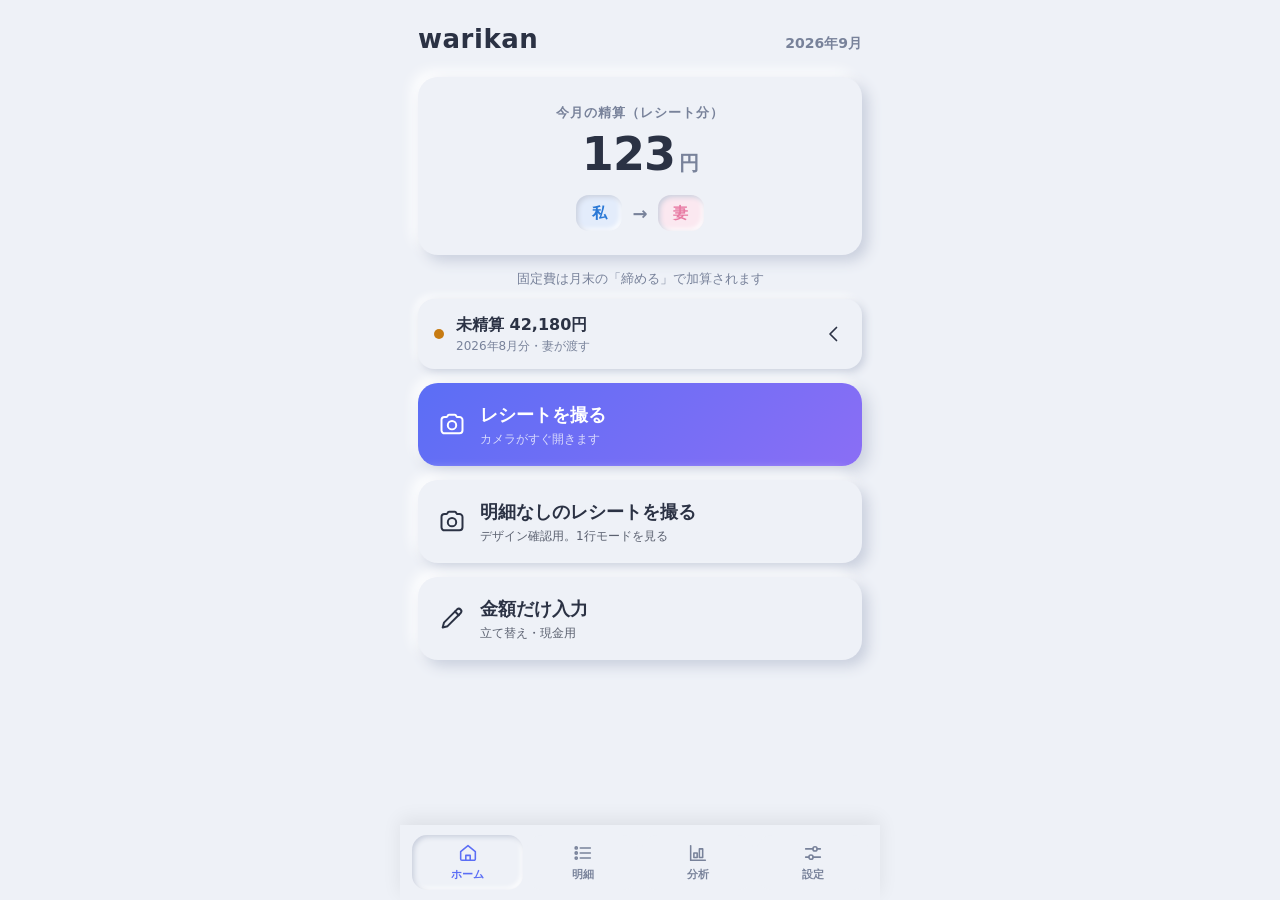
==== prototype/index.html @ 8031ee65 "feat: v2 デザインプロトタイプ（9画面・ダミーデータ） - レシート単位のカード表示とレシート詳細（写真つき） - 明細なしレシートの1行モードと「分ける」 - 固定費テンプレート＋その月の実" ====
<!DOCTYPE html>
<html lang="ja">
<head>
  <meta charset="UTF-8">
  <meta name="viewport" content="width=device-width, initial-scale=1, viewport-fit=cover">
  <meta name="color-scheme" content="light dark">
  <title>warikan v2 デザイン案</title>
  <link rel="stylesheet" href="style.css">
</head>
<body>

<svg class="sprite" aria-hidden="true">
  <symbol id="i-camera" viewBox="0 0 24 24"><path d="M3 8.6A2.6 2.6 0 0 1 5.6 6h1.5a1 1 0 0 0 .82-.43l.93-1.34A1 1 0 0 1 9.67 4h4.66a1 1 0 0 1 .82.43l.93 1.34A1 1 0 0 0 16.9 6h1.5A2.6 2.6 0 0 1 21 8.6v8.8a2.6 2.6 0 0 1-2.6 2.6H5.6A2.6 2.6 0 0 1 3 17.4z"/><circle cx="12" cy="13" r="3.6"/></symbol>
  <symbol id="i-pen" viewBox="0 0 24 24"><path d="M16.4 4.6a2.2 2.2 0 0 1 3.1 3.1L8.2 19l-4.2 1.1L5.1 16z"/><path d="M14.6 6.4 17.8 9.6"/></symbol>
  <symbol id="i-home" viewBox="0 0 24 24"><path d="M4 10.4 12 4l8 6.4v8.2A1.4 1.4 0 0 1 18.6 20H5.4A1.4 1.4 0 0 1 4 18.6z"/><path d="M9.6 20v-5.4h4.8V20"/></symbol>
  <symbol id="i-list" viewBox="0 0 24 24"><path d="M9 6.5h11M9 12h11M9 17.5h11"/><circle cx="4.6" cy="6.5" r="1.2"/><circle cx="4.6" cy="12" r="1.2"/><circle cx="4.6" cy="17.5" r="1.2"/></symbol>
  <symbol id="i-chart" viewBox="0 0 24 24"><path d="M4 20V4"/><path d="M4 20h16"/><rect x="7.5" y="12" width="3.6" height="5"/><rect x="13.5" y="7.5" width="3.6" height="9.5"/></symbol>
  <symbol id="i-cog" viewBox="0 0 24 24"><path d="M4 7.5h8M16.5 7.5H20M4 16.5h3.5M12 16.5h8"/><circle cx="14.2" cy="7.5" r="2.3"/><circle cx="9.8" cy="16.5" r="2.3"/></symbol>
  <symbol id="i-back" viewBox="0 0 24 24"><path d="M14.5 5.5 8 12l6.5 6.5"/></symbol>
  <symbol id="i-plus" viewBox="0 0 24 24"><path d="M12 5.5v13M5.5 12h13"/></symbol>
  <symbol id="i-send" viewBox="0 0 24 24"><path d="M4.5 12 20 4.6l-3.1 15.2-4.6-4.2z"/><path d="M12.3 15.6 9 19v-4.4L20 4.6"/></symbol>
  <symbol id="i-lock" viewBox="0 0 24 24"><rect x="4" y="10.2" width="16" height="9.8" rx="2.3"/><path d="M8.2 10.2V7.6a3.8 3.8 0 0 1 7.6 0v2.6"/></symbol>
  <symbol id="i-check" viewBox="0 0 24 24"><path d="M5 12.5 10 17.5 19 7"/></symbol>
  <symbol id="i-swap" viewBox="0 0 24 24"><path d="M4 8h13l-3.5-3.5M20 16H7l3.5 3.5"/></symbol>
</svg>

<!-- ① ホーム -->
<section id="v-home" class="view">
  <header class="apphead"><h1 class="logo">warikan</h1><span class="month" id="home-month"></span></header>

  <div class="hero raised">
    <p class="hero-label">今月の精算（レシート分）</p>
    <p class="hero-amount"><span id="home-amount">0</span><span class="unit">円</span></p>
    <div class="hero-flow" id="home-flow"></div>
  </div>
  <p class="hint center">固定費は月末の「締める」で加算されます</p>

  <button class="notice" id="home-unpaid" data-go="settle" hidden>
    <span class="notice-dot"></span>
    <span class="grow">未精算 <b id="unpaid-amt"></b><small id="unpaid-sub"></small></span>
    <svg class="ico"><use href="#i-back"/></svg>
  </button>

  <button class="action primary" data-go="review" data-mode="items">
    <svg class="ico"><use href="#i-camera"/></svg>
    <span class="action-txt">レシートを撮る<small>カメラがすぐ開きます</small></span>
  </button>
  <button class="action" data-go="review" data-mode="noitems">
    <svg class="ico"><use href="#i-camera"/></svg>
    <span class="action-txt">明細なしのレシートを撮る<small>デザイン確認用。1行モードを見る</small></span>
  </button>
  <button class="action" data-go="manual">
    <svg class="ico"><use href="#i-pen"/></svg>
    <span class="action-txt">金額だけ入力<small>立て替え・現金用</small></span>
  </button>
</section>

<!-- ② 確認・仕訳 -->
<section id="v-review" class="view" hidden>
  <header class="subhead"><button class="iconbtn" data-go="home"><svg class="ico"><use href="#i-back"/></svg></button><h2>確認・仕訳</h2></header>

  <div class="notice" id="noitems-banner" hidden>
    <span class="notice-dot"></span>
    <span class="grow">明細が読み取れませんでした<small>合計だけで登録します。区分を選んで送るだけです</small></span>
  </div>

  <img class="photo" id="r-photo" alt="レシートの写真">

  <div class="card">
    <div class="field-grid">
      <label class="field"><span>日付</span><input type="date" id="r-date"></label>
      <label class="field"><span>店名</span><input type="text" id="r-store"></label>
      <label class="field"><span>合計</span><input type="number" id="r-total" inputmode="numeric"></label>
      <label class="field"><span>支払った人</span><button class="pill" id="r-payer" type="button">私</button></label>
    </div>
  </div>

  <div class="card">
    <div class="track"><span class="seg common" id="sg-common"></span><span class="seg me" id="sg-me"></span><span class="seg wife" id="sg-wife"></span></div>
    <ul class="legend">
      <li><i class="dot common"></i>共通 <b id="sm-common">0円</b></li>
      <li><i class="dot me"></i>私 <b id="sm-me">0円</b></li>
      <li><i class="dot wife"></i>妻 <b id="sm-wife">0円</b></li>
    </ul>
  </div>

  <div class="bulk" id="bulk">
    <span class="bulk-label">まとめて</span>
    <button type="button" data-bulk="common">全部 共通</button>
    <button type="button" data-bulk="me">全部 私</button>
    <button type="button" data-bulk="wife">全部 妻</button>
  </div>

  <p class="hint">区分をタップ：共通 → 私 → 妻。費目もタップで変わります</p>
  <ul id="r-rows" class="rows"></ul>
  <button class="ghost" id="add-row"><svg class="ico"><use href="#i-plus"/></svg><span id="add-row-txt">行を追加</span></button>

  <div class="actionbar"><button class="submit" data-go="home" id="r-send"><svg class="ico"><use href="#i-send"/></svg>送る</button></div>
</section>

<!-- ②' 金額だけ入力 -->
<section id="v-manual" class="view" hidden>
  <header class="subhead"><button class="iconbtn" data-go="home"><svg class="ico"><use href="#i-back"/></svg></button><h2>金額だけ入力</h2></header>
  <div class="card">
    <label class="field"><span>金額</span><input type="number" inputmode="numeric" placeholder="0" value="1200"></label>
    <label class="field"><span>メモ</span><input type="text" placeholder="例：ランチ立て替え"></label>
    <label class="field"><span>日付</span><input type="date" id="m-date"></label>
    <div class="field-grid">
      <label class="field"><span>費目</span><select id="m-cat"></select></label>
      <label class="field"><span>区分</span><button class="pill" id="m-share" type="button">共通</button></label>
    </div>
    <label class="field"><span>支払った人</span><button class="pill" id="m-payer" type="button">私</button></label>
  </div>
  <div class="actionbar"><button class="submit" data-go="home"><svg class="ico"><use href="#i-send"/></svg>送る</button></div>
</section>

<!-- ③ 明細（レシート単位） -->
<section id="v-list" class="view" hidden>
  <header class="apphead"><h1 class="logo">明細</h1></header>
  <div class="monthnav">
    <button type="button" id="prev-m"><svg class="ico"><use href="#i-back"/></svg></button>
    <span id="list-month"></span>
    <button type="button" id="next-m"><svg class="ico flip"><use href="#i-back"/></svg></button>
  </div>
  <div class="card">
    <div class="track"><span class="seg common" id="lg-common"></span><span class="seg me" id="lg-me"></span><span class="seg wife" id="lg-wife"></span></div>
    <ul class="legend">
      <li><i class="dot common"></i>共通 <b id="lm-common">0円</b></li>
      <li><i class="dot me"></i>私 <b id="lm-me">0円</b></li>
      <li><i class="dot wife"></i>妻 <b id="lm-wife">0円</b></li>
    </ul>
  </div>
  <p class="hint">レシートをタップすると写真と品目が開きます</p>
  <div id="list-cards"></div>
  <button class="action" data-go="close">
    <svg class="ico"><use href="#i-lock"/></svg>
    <span class="action-txt">この月を締める<small>固定費を足して精算額を確定</small></span>
  </button>
</section>

<!-- ④ レシート詳細 -->
<section id="v-detail" class="view" hidden>
  <header class="subhead"><button class="iconbtn" data-go="list"><svg class="ico"><use href="#i-back"/></svg></button><h2 id="d-title">レシート</h2></header>
  <div id="d-photo"></div>
  <div class="card">
    <table class="calc"><tbody id="d-head"></tbody></table>
  </div>
  <p class="hint">区分と費目はここでも直せます</p>
  <ul id="d-rows" class="rows"></ul>
  <button class="danger" data-go="list">このレシートを削除</button>
</section>

<!-- ⑤ 月末締め -->
<section id="v-close" class="view" hidden>
  <header class="subhead"><button class="iconbtn" data-go="list"><svg class="ico"><use href="#i-back"/></svg></button><h2>月末締め</h2></header>

  <div class="card">
    <p class="field-title">今月の固定費を入れる</p>
    <p class="hint" style="margin-top:-4px">毎月変わるものは空欄です。埋めないと締められません</p>
    <div id="fx-list"></div>
    <button class="ghost" id="fx-add"><svg class="ico"><use href="#i-plus"/></svg>今月だけの項目を足す</button>
  </div>

  <div class="hero raised">
    <p class="hero-label" id="c-month"></p>
    <p class="hero-amount"><span id="c-amount">0</span><span class="unit">円</span></p>
    <div class="hero-flow" id="c-flow"></div>
  </div>

  <div class="card">
    <p class="field-title">何を合計したか</p>
    <table class="calc"><tbody id="c-parts"></tbody></table>
  </div>
  <div class="card">
    <p class="field-title">計算の内訳</p>
    <table class="calc" id="c-table"></table>
    <p class="hint" id="c-note"></p>
  </div>

  <div class="actionbar"><button class="submit" id="c-do"><svg class="ico"><use href="#i-lock"/></svg>この月を締める</button></div>
</section>

<!-- ⑥ 分析 -->
<section id="v-stats" class="view" hidden>
  <header class="apphead"><h1 class="logo">分析</h1><span class="month" id="stats-month"></span></header>

  <div class="card">
    <p class="field-title">費目別の支出（今月）</p>
    <div class="chart" id="cat-chart"></div>
  </div>

  <div class="card">
    <p class="field-title">誰のものか</p>
    <div class="track"><span class="seg common" id="tg-common"></span><span class="seg me" id="tg-me"></span><span class="seg wife" id="tg-wife"></span></div>
    <ul class="legend">
      <li><i class="dot common"></i>共通 <b id="tm-common">0円</b></li>
      <li><i class="dot me"></i>私 <b id="tm-me">0円</b></li>
      <li><i class="dot wife"></i>妻 <b id="tm-wife">0円</b></li>
    </ul>
  </div>

  <div class="card">
    <p class="field-title">先月との比較</p>
    <div id="compare"></div>
  </div>
</section>

<!-- ⑦ 精算の記録 -->
<section id="v-settle" class="view" hidden>
  <header class="subhead"><button class="iconbtn" data-go="home"><svg class="ico"><use href="#i-back"/></svg></button><h2>精算の記録</h2></header>

  <div class="hero raised">
    <p class="hero-label">未精算</p>
    <p class="hero-amount"><span id="s-amount">0</span><span class="unit">円</span></p>
    <div class="hero-flow" id="s-flow"></div>
  </div>

  <div class="card">
    <p class="field-title">渡した／受け取ったを記録する</p>
    <div class="field-grid">
      <label class="field"><span>日付</span><input type="date" id="s-date"></label>
      <label class="field"><span>金額</span><input type="number" id="s-amt" inputmode="numeric"></label>
      <label class="field"><span>向き</span><button class="pill" id="s-dir" type="button">妻 → 私</button></label>
      <label class="field"><span>方法</span><select id="s-method"><option>振込</option><option>現金</option><option>PayPay</option><option>その他</option></select></label>
    </div>
    <label class="field"><span>メモ</span><input type="text" id="s-memo" placeholder="例：9月分"></label>
    <button class="submit" id="s-save" style="min-height:52px;font-size:17px"><svg class="ico"><use href="#i-check"/></svg>記録する</button>
  </div>

  <div class="card">
    <p class="field-title">これまでの精算</p>
    <div id="s-hist"></div>
  </div>
</section>

<!-- ⑧ 設定 -->
<section id="v-settings" class="view" hidden>
  <header class="apphead"><h1 class="logo">設定</h1></header>

  <div class="card">
    <p class="field-title">このスマホの持ち主</p>
    <div class="segmented">
      <label><input type="radio" name="owner" value="me" checked><span>私</span></label>
      <label><input type="radio" name="owner" value="wife"><span>妻</span></label>
    </div>
  </div>

  <div class="card">
    <p class="field-title">つなぎ先</p>
    <label class="field"><span>GAS の Web App URL</span><input type="text" placeholder="https://script.google.com/…"></label>
    <label class="field"><span>合言葉</span><input type="text" placeholder="2人で決めた合言葉"></label>
    <p class="hint">この2つはこの端末の中だけに保存されます。リポジトリには入りません</p>
  </div>

  <div class="card">
    <p class="field-title">固定費テンプレート</p>
    <p class="hint" style="margin-top:-4px">1回登録すれば毎月の締めで呼び出されます</p>
    <div id="tpl-list"></div>
    <button class="ghost" id="tpl-add"><svg class="ico"><use href="#i-plus"/></svg>固定費を追加</button>
  </div>

  <div class="card">
    <p class="field-title">レシート写真</p>
    <label class="field"><span>保存期間</span><select id="keep"><option>2か月（62日）</option><option>6か月</option><option>1年</option><option>ずっと残す</option></select></label>
    <p class="hint">Google ドライブに保存します。期間を過ぎた写真は自動で消えます。文字のデータは残ります</p>
  </div>

  <button class="danger">端末内のデータを全部消す</button>
</section>

<nav class="tabbar" id="tabbar">
  <button data-go="home" data-tab="home"><svg class="ico"><use href="#i-home"/></svg><span>ホーム</span></button>
  <button data-go="list" data-tab="list"><svg class="ico"><use href="#i-list"/></svg><span>明細</span></button>
  <button data-go="stats" data-tab="stats"><svg class="ico"><use href="#i-chart"/></svg><span>分析</span></button>
  <button data-go="settings" data-tab="settings"><svg class="ico"><use href="#i-cog"/></svg><span>設定</span></button>
</nav>

<div id="toast" hidden></div>
<script src="app.js"></script>
</body>
</html>
---- prototype/style.css ----
/* warikan v2 デザインプロトタイプ / ニューモフィズム（やわらかい凹凸）スマホ前提 */

:root {
  --bg: #eef1f7;
  --sd: #c9cfdd;
  --sl: #ffffff;
  --text: #2b3244;
  --muted: #78829a;
  --line: rgba(43,50,68,.12);
  --accent: #5b6ef5;
  --accent2: #8a6ef5;
  --accent-ink: #ffffff;
  --danger: #e0526a;
  --warn: #c77b12;
  --ok: #1a9f6b;

  /* 区分の色。dataviz の検証を通した組み合わせ（積み上げ順 共通→私→妻） */
  --common: #1baf7a;
  --me: #2a78d6;
  --wife: #e87ba4;
  --tint-common: #e4f5ee;
  --tint-me: #e3ecfb;
  --tint-wife: #fbe8f0;
  /* 費目グラフは1系列なので単色 */
  --chart-1: #eb6834;

  --radius: 20px;
  --sh-up: 6px 6px 14px var(--sd), -6px -6px 14px var(--sl);
  --sh-up-sm: 3px 3px 8px var(--sd), -3px -3px 8px var(--sl);
  --sh-in: inset 4px 4px 9px var(--sd), inset -4px -4px 9px var(--sl);
  --sh-in-sm: inset 2px 2px 5px var(--sd), inset -2px -2px 5px var(--sl);
}

@media (prefers-color-scheme: dark) {
  :root:not([data-theme="light"]) {
    --bg: #23262f; --sd: #1a1c23; --sl: #2c303b;
    --text: #e7eaf2; --muted: #9aa3b8; --line: rgba(231,234,242,.14);
    --accent: #7b8cff; --accent2: #a27bff; --accent-ink: #12141a;
    --danger: #ff7b8f; --warn: #e8a13c; --ok: #48d39a;
    --common: #199e70; --me: #3987e5; --wife: #d55181;
    --tint-common: #1e2c28; --tint-me: #1e2733; --tint-wife: #2e2129;
    --chart-1: #d95926;
  }
}
:root[data-theme="dark"] {
  --bg: #23262f; --sd: #1a1c23; --sl: #2c303b;
  --text: #e7eaf2; --muted: #9aa3b8; --line: rgba(231,234,242,.14);
  --accent: #7b8cff; --accent2: #a27bff; --accent-ink: #12141a;
  --danger: #ff7b8f; --warn: #e8a13c; --ok: #48d39a;
  --common: #199e70; --me: #3987e5; --wife: #d55181;
  --tint-common: #1e2c28; --tint-me: #1e2733; --tint-wife: #2e2129;
  --chart-1: #d95926;
}

* { box-sizing: border-box; -webkit-tap-highlight-color: transparent; }

body {
  margin: 0 auto; padding: 20px 18px calc(96px + env(safe-area-inset-bottom));
  max-width: 480px; background: var(--bg); color: var(--text);
  font-family: -apple-system, BlinkMacSystemFont, "Hiragino Sans", "Noto Sans JP", system-ui, sans-serif;
  font-size: 16px; line-height: 1.5; font-variant-numeric: tabular-nums;
  -webkit-font-smoothing: antialiased;
}

.sprite { display: none; }
.ico { width: 24px; height: 24px; flex: none; fill: none; stroke: currentColor; stroke-width: 1.7; stroke-linecap: round; stroke-linejoin: round; }
.ico.flip { transform: rotate(180deg); }

/* 見出し */
.apphead { display: flex; align-items: baseline; justify-content: space-between; margin-bottom: 18px; }
.logo { margin: 0; font-size: 26px; font-weight: 800; letter-spacing: .02em; }
.month { color: var(--muted); font-size: 14px; font-weight: 600; }
.subhead { display: flex; align-items: center; gap: 12px; margin-bottom: 16px; }
.subhead h2 { margin: 0; font-size: 19px; font-weight: 700; }

/* 共通パーツ */
.raised { background: var(--bg); box-shadow: var(--sh-up); border-radius: var(--radius); }
.card { background: var(--bg); box-shadow: var(--sh-up); border-radius: var(--radius); padding: 16px; margin-bottom: 14px; }
.hint { color: var(--muted); font-size: 13px; margin: 10px 2px; }
.hint.center { text-align: center; }
.field-title { margin: 0 0 10px; font-size: 14px; font-weight: 700; color: var(--muted); }

button, .action { font: inherit; color: var(--text); cursor: pointer; border: 0; background: var(--bg); text-align: left; }
button:active, .action:active { transform: scale(.985); }
button, .action, .pill, input, select { transition: box-shadow .18s ease, transform .1s ease; }
button:focus { outline: none; }
button:focus-visible, input:focus-visible { outline: 2px solid var(--accent); outline-offset: 2px; }

.iconbtn { width: 46px; height: 46px; display: grid; place-items: center; border-radius: 15px; box-shadow: var(--sh-up-sm); }
.iconbtn:active { box-shadow: var(--sh-in-sm); }

/* ホームの精算カード */
.hero { padding: 26px 20px 22px; text-align: center; margin-bottom: 14px; }
.hero-label { margin: 0; font-size: 13px; font-weight: 700; color: var(--muted); letter-spacing: .08em; }
.hero-amount { margin: 6px 0 14px; font-size: 46px; font-weight: 800; line-height: 1.1; letter-spacing: -.02em; }
.hero-amount .unit { font-size: 20px; font-weight: 700; margin-left: 4px; color: var(--muted); }
.hero-flow { display: flex; align-items: center; justify-content: center; gap: 10px; min-height: 40px; }
.who { min-width: 46px; padding: 7px 14px; border-radius: 13px; font-weight: 700; font-size: 15px; box-shadow: var(--sh-in-sm); }
.who.me { color: var(--me); background: var(--tint-me); }
.who.wife { color: var(--wife); background: var(--tint-wife); }
.arrow { color: var(--muted); font-size: 18px; font-weight: 700; }
.flow-none { color: var(--muted); font-size: 15px; font-weight: 600; }

/* 通知バナー */
.notice { display: flex; align-items: center; gap: 12px; width: 100%; padding: 14px 16px; margin-bottom: 14px; border-radius: 16px; box-shadow: var(--sh-up-sm); font-weight: 600; }
.notice small { display: block; font-weight: 500; font-size: 12px; color: var(--muted); }
.notice .grow { flex: 1; }
.notice-dot { width: 10px; height: 10px; border-radius: 50%; background: var(--warn); flex: none; }
.notice.done { color: var(--ok); }
.notice.done span { font-weight: 700; font-size: 14px; }

/* 大きな操作ボタン */
.action { display: flex; align-items: center; gap: 14px; width: 100%; padding: 18px 20px; margin-bottom: 14px; border-radius: var(--radius); box-shadow: var(--sh-up); font-size: 18px; font-weight: 700; }
.action:active { box-shadow: var(--sh-in); }
.action .ico { width: 28px; height: 28px; }
.action-txt small { display: block; font-size: 12px; font-weight: 500; opacity: .75; margin-top: 2px; }
.action.primary { background: linear-gradient(135deg, var(--accent), var(--accent2)); color: var(--accent-ink); box-shadow: 6px 6px 16px var(--sd), -5px -5px 12px var(--sl); }
.action.primary:active { box-shadow: inset 3px 3px 9px rgba(0,0,0,.28); }

/* 入力 */
.field-grid { display: grid; grid-template-columns: 1fr 1fr; gap: 12px; }
.field { display: block; margin: 0 0 12px; }
.field > span { display: block; font-size: 12px; font-weight: 700; color: var(--muted); margin-bottom: 6px; }
input[type="text"], input[type="number"], input[type="date"], select {
  width: 100%; min-height: 46px; padding: 10px 14px; font: inherit; color: var(--text);
  background: var(--bg); border: 0; border-radius: 14px; box-shadow: var(--sh-in-sm);
}
input:focus, select:focus { outline: none; box-shadow: var(--sh-in-sm), 0 0 0 2px var(--accent); }
input::placeholder { color: var(--muted); opacity: .7; }
.pill { width: 100%; min-height: 46px; border-radius: 14px; font-weight: 700; text-align: center; box-shadow: var(--sh-up-sm); }
.pill:active { box-shadow: var(--sh-in-sm); }

/* 月の切替 */
.monthnav { display: flex; align-items: center; justify-content: space-between; gap: 10px; margin-bottom: 12px; }
.monthnav span { font-size: 17px; font-weight: 700; }
.monthnav button { width: 46px; height: 46px; display: grid; place-items: center; border-radius: 15px; box-shadow: var(--sh-up-sm); }
.monthnav button:active { box-shadow: var(--sh-in-sm); }
.monthnav button:disabled { opacity: .35; box-shadow: none; }

/* ===== レシートカード（指摘1） ===== */
.rcard { display: grid; grid-template-columns: 56px 1fr; gap: 12px; width: 100%; padding: 12px; margin-bottom: 12px; border-radius: 18px; box-shadow: var(--sh-up-sm); }
.rcard .thumb { width: 56px; height: 56px; border-radius: 12px; object-fit: cover; box-shadow: var(--sh-in-sm); }
.rcard .nophoto { width: 56px; height: 56px; border-radius: 12px; display: grid; place-items: center; color: var(--muted); box-shadow: var(--sh-in-sm); font-size: 11px; text-align: center; line-height: 1.2; }
.rcard .top { display: flex; align-items: baseline; justify-content: space-between; gap: 8px; }
.rcard .store { font-weight: 700; font-size: 15px; overflow: hidden; text-overflow: ellipsis; white-space: nowrap; }
.rcard .total { font-weight: 800; font-size: 16px; flex: none; }
.rcard .meta { font-size: 12px; color: var(--muted); margin: 2px 0 8px; }

/* 区分の帯（積み上げ順 共通→私→妻） */
.track { display: flex; height: 10px; border-radius: 99px; overflow: hidden; background: var(--bg); box-shadow: var(--sh-in-sm); }
.seg { min-width: 0; }
.seg.common { background: var(--common); }
.seg.me { background: var(--me); }
.seg.wife { background: var(--wife); }
.seg + .seg { border-left: 2px solid var(--bg); }   /* 2px の隙間で境界を出す */
.legend { display: flex; flex-wrap: wrap; gap: 4px 12px; list-style: none; padding: 0; margin: 8px 0 0; font-size: 12px; color: var(--muted); }
.legend li { display: flex; align-items: center; gap: 5px; }
.legend b { color: var(--text); font-size: 12px; }
.dot { width: 9px; height: 9px; border-radius: 50%; flex: none; }
.dot.common { background: var(--common); }
.dot.me { background: var(--me); }
.dot.wife { background: var(--wife); }

/* 一括切替 */
.bulk { display: flex; align-items: center; gap: 8px; margin-bottom: 4px; }
.bulk-label { font-size: 12px; font-weight: 700; color: var(--muted); flex: none; }
.bulk button { flex: 1; min-height: 44px; border-radius: 13px; font-size: 13px; font-weight: 700; text-align: center; box-shadow: var(--sh-up-sm); }
.bulk button:active { box-shadow: var(--sh-in-sm); }
.bulk button[data-bulk="me"] { color: var(--me); }
.bulk button[data-bulk="wife"] { color: var(--wife); }

/* 明細の行 */
.rows { list-style: none; padding: 0; margin: 0; }
.row { padding: 10px 12px; margin-bottom: 10px; border-radius: 16px; background: var(--tint-common); box-shadow: var(--sh-up-sm); border-left: 4px solid var(--common); display: grid; gap: 8px; }
.row.me { background: var(--tint-me); border-left-color: var(--me); }
.row.wife { background: var(--tint-wife); border-left-color: var(--wife); }
.row.adjust { opacity: .72; }
.row .ctrl { display: flex; align-items: center; gap: 8px; }
.row .name { width: 100%; min-height: 40px; padding: 6px 10px; border-radius: 11px; background: transparent; box-shadow: none; font-size: 15px; }
.row .name:focus { background: var(--bg); box-shadow: var(--sh-in-sm); }
.row .amt { flex: 1; min-width: 0; min-height: 40px; padding: 6px 10px; border-radius: 11px; background: transparent; box-shadow: none; text-align: right; font-weight: 700; font-size: 15px; }
.row .amt:focus { background: var(--bg); box-shadow: var(--sh-in-sm); }
.row .cur { font-size: 13px; font-weight: 700; color: var(--muted); flex: none; }
.row .cat { flex: none; width: 76px; min-height: 44px; border-radius: 12px; font-size: 12px; font-weight: 700; text-align: center; color: var(--muted); background: var(--bg); box-shadow: var(--sh-up-sm); padding: 0 4px; }
.row .share { flex: none; width: 76px; min-height: 44px; border-radius: 12px; font-size: 13px; font-weight: 800; display: flex; align-items: center; justify-content: center; gap: 4px; background: var(--bg); box-shadow: var(--sh-up-sm); }
.row .share:active, .row .cat:active { box-shadow: var(--sh-in-sm); }
.row.common .share { color: var(--common); }
.row.me .share { color: var(--me); }
.row.wife .share { color: var(--wife); }
.row .rule { font-size: 11px; }
.row .del { width: 44px; height: 44px; flex: none; border-radius: 50%; display: grid; place-items: center; font-size: 19px; color: var(--muted); background: transparent; }
.row .del:active { box-shadow: var(--sh-in-sm); }
.row .static { font-weight: 600; font-size: 15px; }
.row .meta { font-size: 12px; color: var(--muted); }

.ghost { display: flex; align-items: center; justify-content: center; gap: 8px; width: 100%; min-height: 48px; border-radius: 15px; color: var(--muted); font-weight: 700; font-size: 14px; box-shadow: var(--sh-in-sm); margin-top: 4px; }
.ghost:active { box-shadow: var(--sh-up-sm); }

/* 送信バー */
.actionbar { position: sticky; bottom: 0; z-index: 5; margin: 18px -18px 0; padding: 14px 18px calc(14px + env(safe-area-inset-bottom)); background: linear-gradient(to top, var(--bg) 62%, transparent); }
.submit { display: flex; align-items: center; justify-content: center; gap: 10px; width: 100%; min-height: 60px; border-radius: 18px; font-size: 19px; font-weight: 800; background: linear-gradient(135deg, var(--accent), var(--accent2)); color: var(--accent-ink); box-shadow: 0 8px 20px rgba(91,110,245,.35); }
.submit:disabled { background: var(--bg); color: var(--muted); box-shadow: var(--sh-in-sm); }
.submit:active:not(:disabled) { box-shadow: inset 3px 3px 9px rgba(0,0,0,.28); }

/* レシート詳細 */
.photo { width: 100%; border-radius: var(--radius); box-shadow: var(--sh-up-sm); margin-bottom: 14px; }
.photo-none { padding: 26px 16px; text-align: center; color: var(--muted); font-size: 13px; border-radius: var(--radius); box-shadow: var(--sh-in-sm); margin-bottom: 14px; }

/* 計算表 */
.calc { width: 100%; border-collapse: collapse; font-size: 14px; }
.calc th, .calc td { padding: 9px 2px; text-align: right; border-bottom: 1px solid var(--line); }
.calc th { font-size: 12px; color: var(--muted); font-weight: 700; }
.calc th:first-child, .calc td:first-child { text-align: left; color: var(--muted); font-weight: 600; }
.calc tr:last-child th, .calc tr:last-child td { border-bottom: 0; }
.calc .total td { font-weight: 800; color: var(--text); }
.calc .pay { color: var(--danger); font-weight: 700; }
.calc .get { color: var(--me); font-weight: 700; }

/* ===== グラフ ===== */
.chart { margin: 4px 0 0; }
.bar-row { display: grid; grid-template-columns: 76px 1fr auto; gap: 10px; align-items: center; margin-bottom: 10px; font-size: 13px; }
.bar-row .cat-name { color: var(--muted); font-weight: 600; overflow: hidden; text-overflow: ellipsis; white-space: nowrap; }
.bar-track { display: block; height: 18px; }
.bar-fill { display: block; height: 18px; background: var(--chart-1); border-radius: 0 4px 4px 0; min-width: 3px; }
.bar-row .val { font-weight: 700; font-variant-numeric: tabular-nums; }
.compare { display: flex; align-items: baseline; justify-content: space-between; gap: 8px; padding: 10px 0; border-bottom: 1px solid var(--line); font-size: 14px; }
.compare:last-child { border-bottom: 0; }
.compare .k { color: var(--muted); font-weight: 600; }
.compare .v { font-weight: 800; font-size: 17px; }
.delta { font-size: 13px; font-weight: 700; }
.delta.up { color: var(--danger); }
.delta.down { color: var(--ok); }

/* 固定費の月入力 */
.fx { display: grid; grid-template-columns: 1fr 108px; gap: 10px; align-items: center; padding: 10px 0; border-bottom: 1px solid var(--line); }
.fx:last-of-type { border-bottom: 0; }
.fx .nm { font-weight: 600; font-size: 15px; }
.fx .sub { font-size: 12px; color: var(--muted); }
.fx input { min-height: 44px; text-align: right; font-weight: 700; }
.fx.need input { box-shadow: var(--sh-in-sm), 0 0 0 2px var(--danger); }
.fx.need .sub { color: var(--danger); font-weight: 700; }

/* 精算の記録 */
.hist { display: grid; grid-template-columns: 1fr auto 44px; gap: 8px; align-items: center; padding: 12px 0; border-bottom: 1px solid var(--line); }
.hist:last-child { border-bottom: 0; }
.hist .k { font-weight: 600; font-size: 14px; }
.hist .sub { font-size: 12px; color: var(--muted); }
.hist .v { font-weight: 800; }
.hist .del { width: 44px; height: 44px; border-radius: 50%; display: grid; place-items: center; color: var(--muted); font-size: 18px; background: transparent; }

/* 設定 */
.segmented { display: grid; grid-template-columns: 1fr 1fr; gap: 10px; }
.segmented label { position: relative; }
.segmented input { position: absolute; opacity: 0; pointer-events: none; }
.segmented span { display: grid; place-items: center; min-height: 52px; border-radius: 15px; font-weight: 700; box-shadow: var(--sh-up-sm); }
.segmented input:checked + span { box-shadow: var(--sh-in-sm); color: var(--accent); }
.tpl { display: grid; grid-template-columns: 1fr auto; gap: 8px; align-items: center; padding: 11px 0; border-bottom: 1px solid var(--line); }
.tpl:last-of-type { border-bottom: 0; }
.tpl .nm { font-weight: 600; font-size: 15px; }
.tpl .sub { font-size: 12px; color: var(--muted); }
.tag { font-size: 11px; font-weight: 700; padding: 3px 8px; border-radius: 99px; box-shadow: var(--sh-in-sm); color: var(--muted); }
.danger { width: 100%; min-height: 50px; border-radius: 15px; color: var(--danger); font-weight: 700; text-align: center; box-shadow: var(--sh-up-sm); margin-top: 8px; }

/* タブバー */
.tabbar {
  position: fixed; left: 50%; transform: translateX(-50%); bottom: 0; z-index: 10;
  width: 100%; max-width: 480px; display: grid; grid-template-columns: repeat(4, 1fr); gap: 4px;
  padding: 10px 12px calc(10px + env(safe-area-inset-bottom));
  background: var(--bg); box-shadow: 0 -6px 18px rgba(0,0,0,.07);
}
.tabbar button { display: flex; flex-direction: column; align-items: center; gap: 3px; min-height: 54px; padding: 7px 0; border-radius: 15px; font-size: 11px; font-weight: 700; color: var(--muted); }
.tabbar button.is-active { color: var(--accent); box-shadow: var(--sh-in-sm); }
.tabbar .ico { width: 22px; height: 22px; }

#toast { position: fixed; left: 50%; transform: translateX(-50%); bottom: calc(100px + env(safe-area-inset-bottom)); z-index: 20; width: min(440px, calc(100% - 36px)); padding: 15px 18px; border-radius: 16px; background: linear-gradient(135deg, var(--accent), var(--accent2)); color: var(--accent-ink); font-size: 16px; font-weight: 700; text-align: center; box-shadow: 0 10px 26px rgba(0,0,0,.22); }

.view { animation: viewIn .26s ease both; }
@keyframes viewIn { from { opacity: 0; transform: translateY(8px); } }
[hidden] { display: none !important; }
@media (prefers-reduced-motion: reduce) { *, .view { animation: none !important; transition: none !important; } }
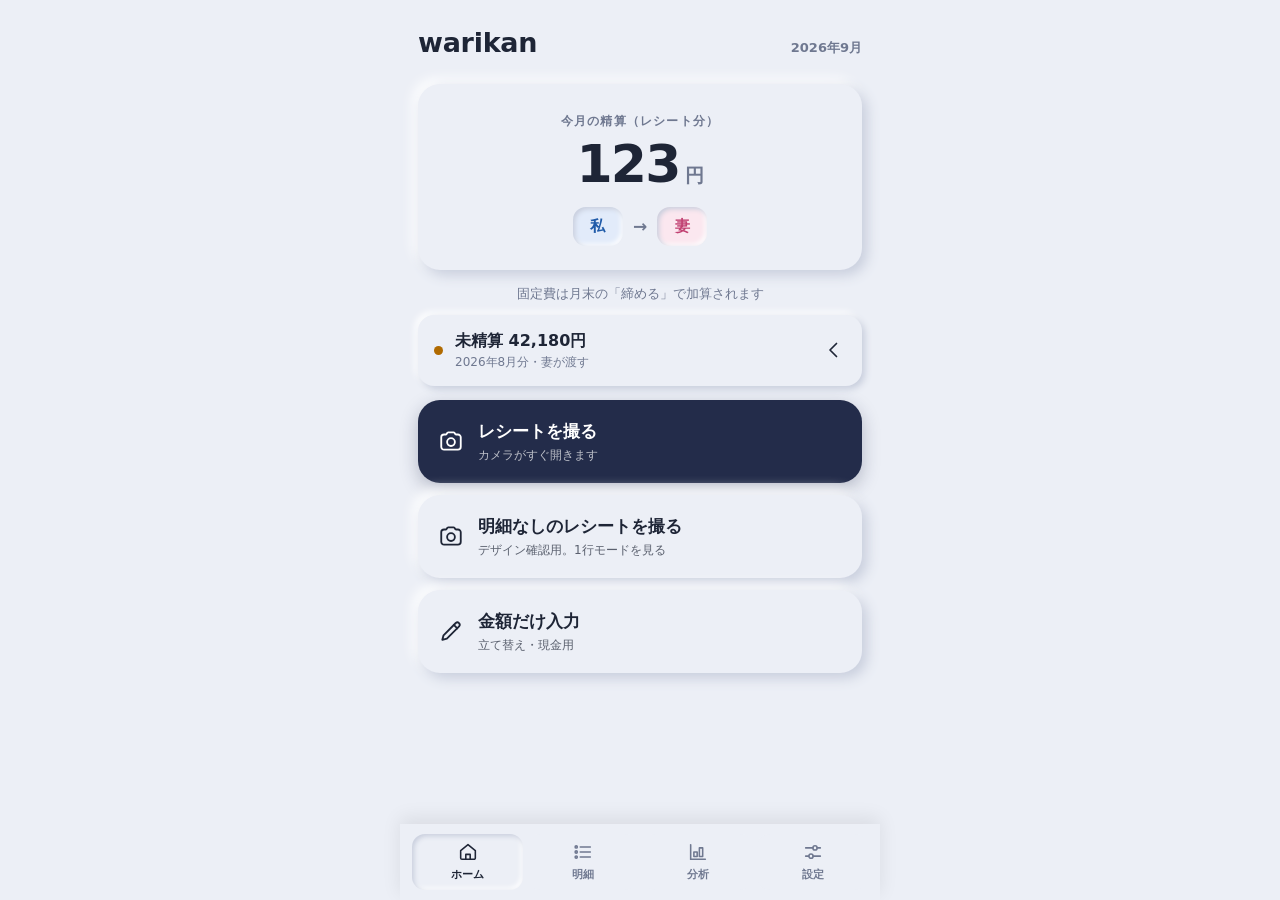
==== commit cfb7cd20: "design: 支払対象を主役にし、固定費も誰の分か選べるように - 支払対象を全画面で大きな色付きボタンに（高さ54px・行幅の半分以上）   費目は66pxの小バッジに格下げし、主従をはっきりさせ" ====
--- a/prototype/index.html
+++ b/prototype/index.html
@@ -21,7 +21,7 @@
   <symbol id="i-send" viewBox="0 0 24 24"><path d="M4.5 12 20 4.6l-3.1 15.2-4.6-4.2z"/><path d="M12.3 15.6 9 19v-4.4L20 4.6"/></symbol>
   <symbol id="i-lock" viewBox="0 0 24 24"><rect x="4" y="10.2" width="16" height="9.8" rx="2.3"/><path d="M8.2 10.2V7.6a3.8 3.8 0 0 1 7.6 0v2.6"/></symbol>
   <symbol id="i-check" viewBox="0 0 24 24"><path d="M5 12.5 10 17.5 19 7"/></symbol>
-  <symbol id="i-swap" viewBox="0 0 24 24"><path d="M4 8h13l-3.5-3.5M20 16H7l3.5 3.5"/></symbol>
+  <symbol id="i-swap" viewBox="0 0 24 24"><path d="M4.5 8.5h14l-4-4M19.5 15.5h-14l4 4"/></symbol>
 </svg>
 
 <!-- ① ホーム -->
@@ -71,7 +71,7 @@
       <label class="field"><span>日付</span><input type="date" id="r-date"></label>
       <label class="field"><span>店名</span><input type="text" id="r-store"></label>
       <label class="field"><span>合計</span><input type="number" id="r-total" inputmode="numeric"></label>
-      <label class="field"><span>支払った人</span><button class="pill" id="r-payer" type="button">私</button></label>
+      <label class="field"><span>誰が払った？</span><button class="pill" id="r-payer" type="button">私</button></label>
     </div>
   </div>
 
@@ -91,7 +91,8 @@
     <button type="button" data-bulk="wife">全部 妻</button>
   </div>
 
-  <p class="hint">区分をタップ：共通 → 私 → 妻。費目もタップで変わります</p>
+    <p class="sec-label">誰の分？</p>
+  <p class="hint" style="margin-top:0">色の大きなボタンをタップすると 共通 → 私 → 妻 と変わります。左の小さなバッジは費目です</p>
   <ul id="r-rows" class="rows"></ul>
   <button class="ghost" id="add-row"><svg class="ico"><use href="#i-plus"/></svg><span id="add-row-txt">行を追加</span></button>
 
@@ -107,9 +108,12 @@
     <label class="field"><span>日付</span><input type="date" id="m-date"></label>
     <div class="field-grid">
       <label class="field"><span>費目</span><select id="m-cat"></select></label>
-      <label class="field"><span>区分</span><button class="pill" id="m-share" type="button">共通</button></label>
-    </div>
-    <label class="field"><span>支払った人</span><button class="pill" id="m-payer" type="button">私</button></label>
+      <label class="field"><span>誰が払った？</span><button class="pill" id="m-payer" type="button">私</button></label>
+    </div>
+    <p class="sec-label" style="margin-top:6px">誰の分？</p>
+    <div class="row common" id="m-row" style="margin:0">
+      <div class="r-bot"><button class="share" id="m-share" type="button">共通<svg class="ico swap"><use href="#i-swap"/></svg></button></div>
+    </div>
   </div>
   <div class="actionbar"><button class="submit" data-go="home"><svg class="ico"><use href="#i-send"/></svg>送る</button></div>
 </section>
@@ -145,7 +149,8 @@
   <div class="card">
     <table class="calc"><tbody id="d-head"></tbody></table>
   </div>
-  <p class="hint">区分と費目はここでも直せます</p>
+  <p class="sec-label">誰の分？</p>
+  <p class="hint" style="margin-top:0">大きなボタンで支払対象、小さなバッジで費目を直せます</p>
   <ul id="d-rows" class="rows"></ul>
   <button class="danger" data-go="list">このレシートを削除</button>
 </section>
@@ -156,8 +161,8 @@
 
   <div class="card">
     <p class="field-title">今月の固定費を入れる</p>
-    <p class="hint" style="margin-top:-4px">毎月変わるものは空欄です。埋めないと締められません</p>
-    <div id="fx-list"></div>
+    <p class="hint" style="margin-top:0">毎月変わるものは空欄です。埋めないと締められません。<b>誰の分か</b>もここで変えられます</p>
+    <div id="fx-list" class="rows"></div>
     <button class="ghost" id="fx-add"><svg class="ico"><use href="#i-plus"/></svg>今月だけの項目を足す</button>
   </div>
 
@@ -254,8 +259,8 @@
 
   <div class="card">
     <p class="field-title">固定費テンプレート</p>
-    <p class="hint" style="margin-top:-4px">1回登録すれば毎月の締めで呼び出されます</p>
-    <div id="tpl-list"></div>
+    <p class="hint" style="margin-top:0">1回登録すれば毎月の締めで呼び出されます。誰が払うか・誰の分かはここで決めます</p>
+    <div id="tpl-list" class="rows"></div>
     <button class="ghost" id="tpl-add"><svg class="ico"><use href="#i-plus"/></svg>固定費を追加</button>
   </div>
 
--- a/prototype/style.css
+++ b/prototype/style.css
@@ -1,64 +1,75 @@
-/* warikan v2 デザインプロトタイプ / ニューモフィズム（やわらかい凹凸）スマホ前提 */
+/* warikan v2 / やわらかい凹凸 + 支払対象を主役にした配色 */
 
 :root {
-  --bg: #eef1f7;
-  --sd: #c9cfdd;
+  --bg: #eceff6;
+  --sd: #c7cddc;
   --sl: #ffffff;
-  --text: #2b3244;
-  --muted: #78829a;
-  --line: rgba(43,50,68,.12);
-  --accent: #5b6ef5;
-  --accent2: #8a6ef5;
+  --text: #1e2536;
+  --muted: #6f7890;
+  --line: rgba(30,37,54,.11);
+
+  /* 主要な操作の色。グラデーションはやめて濃い藍1色 */
+  --accent: #232c4a;
   --accent-ink: #ffffff;
-  --danger: #e0526a;
-  --warn: #c77b12;
-  --ok: #1a9f6b;
-
-  /* 区分の色。dataviz の検証を通した組み合わせ（積み上げ順 共通→私→妻） */
+  --danger: #c8384f;
+  --warn: #b06a00;
+  --ok: #13805a;
+
+  /* 支払対象の色。dataviz の検証を通した組み合わせ（積み上げ順 共通→私→妻） */
   --common: #1baf7a;
   --me: #2a78d6;
   --wife: #e87ba4;
-  --tint-common: #e4f5ee;
-  --tint-me: #e3ecfb;
-  --tint-wife: #fbe8f0;
+  /* 行の下地（薄い） */
+  --tint-common: #e3f4ed;
+  --tint-me: #e2ebfa;
+  --tint-wife: #fbe7ef;
+  /* 大きなボタンの塗り。白文字が読める濃さにしてある */
+  --fill-common: #13805a;
+  --fill-me: #1f5aa8;
+  --fill-wife: #c14172;
+  --fill-ink: #ffffff;
   /* 費目グラフは1系列なので単色 */
   --chart-1: #eb6834;
 
-  --radius: 20px;
-  --sh-up: 6px 6px 14px var(--sd), -6px -6px 14px var(--sl);
-  --sh-up-sm: 3px 3px 8px var(--sd), -3px -3px 8px var(--sl);
+  --r-lg: 22px; --r-md: 16px; --r-sm: 13px;
+  --sh-up: 5px 5px 13px var(--sd), -5px -5px 13px var(--sl);
+  --sh-up-sm: 3px 3px 7px var(--sd), -3px -3px 7px var(--sl);
   --sh-in: inset 4px 4px 9px var(--sd), inset -4px -4px 9px var(--sl);
   --sh-in-sm: inset 2px 2px 5px var(--sd), inset -2px -2px 5px var(--sl);
 }
 
 @media (prefers-color-scheme: dark) {
   :root:not([data-theme="light"]) {
-    --bg: #23262f; --sd: #1a1c23; --sl: #2c303b;
-    --text: #e7eaf2; --muted: #9aa3b8; --line: rgba(231,234,242,.14);
-    --accent: #7b8cff; --accent2: #a27bff; --accent-ink: #12141a;
-    --danger: #ff7b8f; --warn: #e8a13c; --ok: #48d39a;
+    --bg: #21242c; --sd: #191b21; --sl: #292d37;
+    --text: #e8ebf3; --muted: #99a1b5; --line: rgba(232,235,243,.13);
+    --accent: #e4e8f4; --accent-ink: #1a1d25;
+    --danger: #ff8095; --warn: #e6a33f; --ok: #48d39a;
     --common: #199e70; --me: #3987e5; --wife: #d55181;
-    --tint-common: #1e2c28; --tint-me: #1e2733; --tint-wife: #2e2129;
+    --tint-common: #1c2a26; --tint-me: #1c2531; --tint-wife: #2c1f27;
+    --fill-common: #199e70; --fill-me: #3987e5; --fill-wife: #d55181;
+    --fill-ink: #14171f;
     --chart-1: #d95926;
   }
 }
 :root[data-theme="dark"] {
-  --bg: #23262f; --sd: #1a1c23; --sl: #2c303b;
-  --text: #e7eaf2; --muted: #9aa3b8; --line: rgba(231,234,242,.14);
-  --accent: #7b8cff; --accent2: #a27bff; --accent-ink: #12141a;
-  --danger: #ff7b8f; --warn: #e8a13c; --ok: #48d39a;
+  --bg: #21242c; --sd: #191b21; --sl: #292d37;
+  --text: #e8ebf3; --muted: #99a1b5; --line: rgba(232,235,243,.13);
+  --accent: #e4e8f4; --accent-ink: #1a1d25;
+  --danger: #ff8095; --warn: #e6a33f; --ok: #48d39a;
   --common: #199e70; --me: #3987e5; --wife: #d55181;
-  --tint-common: #1e2c28; --tint-me: #1e2733; --tint-wife: #2e2129;
+  --tint-common: #1c2a26; --tint-me: #1c2531; --tint-wife: #2c1f27;
+  --fill-common: #199e70; --fill-me: #3987e5; --fill-wife: #d55181;
+  --fill-ink: #14171f;
   --chart-1: #d95926;
 }
 
 * { box-sizing: border-box; -webkit-tap-highlight-color: transparent; }
 
 body {
-  margin: 0 auto; padding: 20px 18px calc(96px + env(safe-area-inset-bottom));
+  margin: 0 auto; padding: 22px 18px calc(100px + env(safe-area-inset-bottom));
   max-width: 480px; background: var(--bg); color: var(--text);
   font-family: -apple-system, BlinkMacSystemFont, "Hiragino Sans", "Noto Sans JP", system-ui, sans-serif;
-  font-size: 16px; line-height: 1.5; font-variant-numeric: tabular-nums;
+  font-size: 16px; line-height: 1.55; font-variant-numeric: tabular-nums;
   -webkit-font-smoothing: antialiased;
 }
 
@@ -67,214 +78,248 @@
 .ico.flip { transform: rotate(180deg); }
 
 /* 見出し */
-.apphead { display: flex; align-items: baseline; justify-content: space-between; margin-bottom: 18px; }
-.logo { margin: 0; font-size: 26px; font-weight: 800; letter-spacing: .02em; }
-.month { color: var(--muted); font-size: 14px; font-weight: 600; }
-.subhead { display: flex; align-items: center; gap: 12px; margin-bottom: 16px; }
-.subhead h2 { margin: 0; font-size: 19px; font-weight: 700; }
-
-/* 共通パーツ */
-.raised { background: var(--bg); box-shadow: var(--sh-up); border-radius: var(--radius); }
-.card { background: var(--bg); box-shadow: var(--sh-up); border-radius: var(--radius); padding: 16px; margin-bottom: 14px; }
+.apphead { display: flex; align-items: baseline; justify-content: space-between; margin-bottom: 20px; }
+.logo { margin: 0; font-size: 27px; font-weight: 800; letter-spacing: -.01em; }
+.month { color: var(--muted); font-size: 13px; font-weight: 700; }
+.subhead { display: flex; align-items: center; gap: 12px; margin-bottom: 18px; }
+.subhead h2 { margin: 0; font-size: 19px; font-weight: 800; letter-spacing: -.01em; }
+
+.card { background: var(--bg); box-shadow: var(--sh-up); border-radius: var(--r-lg); padding: 16px; margin-bottom: 14px; }
+.raised { background: var(--bg); box-shadow: var(--sh-up); border-radius: var(--r-lg); }
 .hint { color: var(--muted); font-size: 13px; margin: 10px 2px; }
 .hint.center { text-align: center; }
-.field-title { margin: 0 0 10px; font-size: 14px; font-weight: 700; color: var(--muted); }
+.field-title { margin: 0 0 4px; font-size: 13px; font-weight: 800; color: var(--muted); letter-spacing: .04em; }
+.sec-label { font-size: 13px; font-weight: 800; color: var(--muted); letter-spacing: .04em; margin: 18px 2px 8px; }
 
 button, .action { font: inherit; color: var(--text); cursor: pointer; border: 0; background: var(--bg); text-align: left; }
 button:active, .action:active { transform: scale(.985); }
-button, .action, .pill, input, select { transition: box-shadow .18s ease, transform .1s ease; }
+button, .action, .pill, input, select { transition: box-shadow .16s ease, transform .1s ease, background .16s ease; }
 button:focus { outline: none; }
-button:focus-visible, input:focus-visible { outline: 2px solid var(--accent); outline-offset: 2px; }
-
-.iconbtn { width: 46px; height: 46px; display: grid; place-items: center; border-radius: 15px; box-shadow: var(--sh-up-sm); }
+button:focus-visible, input:focus-visible, select:focus-visible { outline: 2px solid var(--me); outline-offset: 2px; }
+
+.iconbtn { width: 46px; height: 46px; display: grid; place-items: center; border-radius: var(--r-sm); box-shadow: var(--sh-up-sm); }
 .iconbtn:active { box-shadow: var(--sh-in-sm); }
 
 /* ホームの精算カード */
-.hero { padding: 26px 20px 22px; text-align: center; margin-bottom: 14px; }
-.hero-label { margin: 0; font-size: 13px; font-weight: 700; color: var(--muted); letter-spacing: .08em; }
-.hero-amount { margin: 6px 0 14px; font-size: 46px; font-weight: 800; line-height: 1.1; letter-spacing: -.02em; }
-.hero-amount .unit { font-size: 20px; font-weight: 700; margin-left: 4px; color: var(--muted); }
+.hero { padding: 28px 20px 24px; text-align: center; margin-bottom: 14px; }
+.hero-label { margin: 0; font-size: 12px; font-weight: 800; color: var(--muted); letter-spacing: .1em; }
+.hero-amount { margin: 8px 0 16px; font-size: 52px; font-weight: 800; line-height: 1; letter-spacing: -.035em; }
+.hero-amount .unit { font-size: 19px; font-weight: 700; margin-left: 5px; color: var(--muted); letter-spacing: 0; }
 .hero-flow { display: flex; align-items: center; justify-content: center; gap: 10px; min-height: 40px; }
-.who { min-width: 46px; padding: 7px 14px; border-radius: 13px; font-weight: 700; font-size: 15px; box-shadow: var(--sh-in-sm); }
-.who.me { color: var(--me); background: var(--tint-me); }
-.who.wife { color: var(--wife); background: var(--tint-wife); }
-.arrow { color: var(--muted); font-size: 18px; font-weight: 700; }
-.flow-none { color: var(--muted); font-size: 15px; font-weight: 600; }
+.who { min-width: 50px; padding: 8px 15px; border-radius: var(--r-sm); font-weight: 800; font-size: 15px; box-shadow: var(--sh-in-sm); }
+.who.me { color: var(--fill-me); background: var(--tint-me); }
+.who.wife { color: var(--fill-wife); background: var(--tint-wife); }
+.arrow { color: var(--muted); font-size: 17px; font-weight: 800; }
+.flow-none { color: var(--muted); font-size: 15px; font-weight: 700; }
 
 /* 通知バナー */
-.notice { display: flex; align-items: center; gap: 12px; width: 100%; padding: 14px 16px; margin-bottom: 14px; border-radius: 16px; box-shadow: var(--sh-up-sm); font-weight: 600; }
+.notice { display: flex; align-items: center; gap: 12px; width: 100%; padding: 14px 16px; margin-bottom: 14px; border-radius: var(--r-md); box-shadow: var(--sh-up-sm); font-weight: 700; }
 .notice small { display: block; font-weight: 500; font-size: 12px; color: var(--muted); }
 .notice .grow { flex: 1; }
-.notice-dot { width: 10px; height: 10px; border-radius: 50%; background: var(--warn); flex: none; }
+.notice-dot { width: 9px; height: 9px; border-radius: 50%; background: var(--warn); flex: none; }
 .notice.done { color: var(--ok); }
-.notice.done span { font-weight: 700; font-size: 14px; }
 
 /* 大きな操作ボタン */
-.action { display: flex; align-items: center; gap: 14px; width: 100%; padding: 18px 20px; margin-bottom: 14px; border-radius: var(--radius); box-shadow: var(--sh-up); font-size: 18px; font-weight: 700; }
+.action { display: flex; align-items: center; gap: 14px; width: 100%; padding: 18px 20px; margin-bottom: 12px; border-radius: var(--r-lg); box-shadow: var(--sh-up); font-size: 17px; font-weight: 800; }
 .action:active { box-shadow: var(--sh-in); }
-.action .ico { width: 28px; height: 28px; }
-.action-txt small { display: block; font-size: 12px; font-weight: 500; opacity: .75; margin-top: 2px; }
-.action.primary { background: linear-gradient(135deg, var(--accent), var(--accent2)); color: var(--accent-ink); box-shadow: 6px 6px 16px var(--sd), -5px -5px 12px var(--sl); }
-.action.primary:active { box-shadow: inset 3px 3px 9px rgba(0,0,0,.28); }
+.action .ico { width: 26px; height: 26px; }
+.action-txt small { display: block; font-size: 12px; font-weight: 500; opacity: .7; margin-top: 2px; letter-spacing: 0; }
+.action.primary { background: var(--accent); color: var(--accent-ink); box-shadow: 0 6px 18px rgba(35,44,74,.28); }
+.action.primary:active { box-shadow: inset 3px 3px 9px rgba(0,0,0,.3); }
 
 /* 入力 */
 .field-grid { display: grid; grid-template-columns: 1fr 1fr; gap: 12px; }
 .field { display: block; margin: 0 0 12px; }
-.field > span { display: block; font-size: 12px; font-weight: 700; color: var(--muted); margin-bottom: 6px; }
+.field > span { display: block; font-size: 12px; font-weight: 800; color: var(--muted); margin-bottom: 6px; letter-spacing: .02em; }
 input[type="text"], input[type="number"], input[type="date"], select {
   width: 100%; min-height: 46px; padding: 10px 14px; font: inherit; color: var(--text);
-  background: var(--bg); border: 0; border-radius: 14px; box-shadow: var(--sh-in-sm);
-}
-input:focus, select:focus { outline: none; box-shadow: var(--sh-in-sm), 0 0 0 2px var(--accent); }
-input::placeholder { color: var(--muted); opacity: .7; }
-.pill { width: 100%; min-height: 46px; border-radius: 14px; font-weight: 700; text-align: center; box-shadow: var(--sh-up-sm); }
+  background: var(--bg); border: 0; border-radius: var(--r-sm); box-shadow: var(--sh-in-sm);
+}
+input:focus, select:focus { outline: none; box-shadow: var(--sh-in-sm), 0 0 0 2px var(--me); }
+input::placeholder { color: var(--muted); opacity: .65; }
+.pill { width: 100%; min-height: 46px; border-radius: var(--r-sm); font-weight: 800; text-align: center; box-shadow: var(--sh-up-sm); }
 .pill:active { box-shadow: var(--sh-in-sm); }
 
 /* 月の切替 */
-.monthnav { display: flex; align-items: center; justify-content: space-between; gap: 10px; margin-bottom: 12px; }
-.monthnav span { font-size: 17px; font-weight: 700; }
-.monthnav button { width: 46px; height: 46px; display: grid; place-items: center; border-radius: 15px; box-shadow: var(--sh-up-sm); }
+.monthnav { display: flex; align-items: center; justify-content: space-between; gap: 10px; margin-bottom: 14px; }
+.monthnav span { font-size: 17px; font-weight: 800; }
+.monthnav button { width: 46px; height: 46px; display: grid; place-items: center; border-radius: var(--r-sm); box-shadow: var(--sh-up-sm); }
 .monthnav button:active { box-shadow: var(--sh-in-sm); }
-.monthnav button:disabled { opacity: .35; box-shadow: none; }
-
-/* ===== レシートカード（指摘1） ===== */
-.rcard { display: grid; grid-template-columns: 56px 1fr; gap: 12px; width: 100%; padding: 12px; margin-bottom: 12px; border-radius: 18px; box-shadow: var(--sh-up-sm); }
-.rcard .thumb { width: 56px; height: 56px; border-radius: 12px; object-fit: cover; box-shadow: var(--sh-in-sm); }
-.rcard .nophoto { width: 56px; height: 56px; border-radius: 12px; display: grid; place-items: center; color: var(--muted); box-shadow: var(--sh-in-sm); font-size: 11px; text-align: center; line-height: 1.2; }
+.monthnav button:disabled { opacity: .3; box-shadow: none; }
+
+/* レシートカード */
+.rcard { display: grid; grid-template-columns: 54px 1fr; gap: 12px; width: 100%; padding: 12px; margin-bottom: 12px; border-radius: 18px; box-shadow: var(--sh-up-sm); }
+.rcard .thumb { width: 54px; height: 54px; border-radius: 12px; object-fit: cover; box-shadow: var(--sh-in-sm); }
+.rcard .nophoto { width: 54px; height: 54px; border-radius: 12px; display: grid; place-items: center; color: var(--muted); box-shadow: var(--sh-in-sm); font-size: 11px; text-align: center; line-height: 1.2; }
 .rcard .top { display: flex; align-items: baseline; justify-content: space-between; gap: 8px; }
-.rcard .store { font-weight: 700; font-size: 15px; overflow: hidden; text-overflow: ellipsis; white-space: nowrap; }
+.rcard .store { font-weight: 800; font-size: 15px; overflow: hidden; text-overflow: ellipsis; white-space: nowrap; }
 .rcard .total { font-weight: 800; font-size: 16px; flex: none; }
 .rcard .meta { font-size: 12px; color: var(--muted); margin: 2px 0 8px; }
 
-/* 区分の帯（積み上げ順 共通→私→妻） */
+/* 支払対象の帯（積み上げ順 共通→私→妻） */
 .track { display: flex; height: 10px; border-radius: 99px; overflow: hidden; background: var(--bg); box-shadow: var(--sh-in-sm); }
 .seg { min-width: 0; }
 .seg.common { background: var(--common); }
 .seg.me { background: var(--me); }
 .seg.wife { background: var(--wife); }
-.seg + .seg { border-left: 2px solid var(--bg); }   /* 2px の隙間で境界を出す */
-.legend { display: flex; flex-wrap: wrap; gap: 4px 12px; list-style: none; padding: 0; margin: 8px 0 0; font-size: 12px; color: var(--muted); }
+.seg + .seg { border-left: 2px solid var(--bg); }
+.legend { display: flex; flex-wrap: wrap; gap: 4px 14px; list-style: none; padding: 0; margin: 10px 0 0; font-size: 12px; color: var(--muted); }
 .legend li { display: flex; align-items: center; gap: 5px; }
-.legend b { color: var(--text); font-size: 12px; }
+.legend b { color: var(--text); font-size: 12px; font-weight: 800; }
 .dot { width: 9px; height: 9px; border-radius: 50%; flex: none; }
 .dot.common { background: var(--common); }
 .dot.me { background: var(--me); }
 .dot.wife { background: var(--wife); }
 
 /* 一括切替 */
-.bulk { display: flex; align-items: center; gap: 8px; margin-bottom: 4px; }
-.bulk-label { font-size: 12px; font-weight: 700; color: var(--muted); flex: none; }
-.bulk button { flex: 1; min-height: 44px; border-radius: 13px; font-size: 13px; font-weight: 700; text-align: center; box-shadow: var(--sh-up-sm); }
+.bulk { display: flex; align-items: center; gap: 8px; }
+.bulk-label { font-size: 12px; font-weight: 800; color: var(--muted); flex: none; }
+.bulk button { flex: 1; min-height: 44px; border-radius: var(--r-sm); font-size: 13px; font-weight: 800; text-align: center; box-shadow: var(--sh-up-sm); }
 .bulk button:active { box-shadow: var(--sh-in-sm); }
-.bulk button[data-bulk="me"] { color: var(--me); }
-.bulk button[data-bulk="wife"] { color: var(--wife); }
-
-/* 明細の行 */
+.bulk button[data-bulk="common"] { color: var(--fill-common); }
+.bulk button[data-bulk="me"] { color: var(--fill-me); }
+.bulk button[data-bulk="wife"] { color: var(--fill-wife); }
+
+/* ===== 明細の行。支払対象のボタンを主役にする ===== */
 .rows { list-style: none; padding: 0; margin: 0; }
-.row { padding: 10px 12px; margin-bottom: 10px; border-radius: 16px; background: var(--tint-common); box-shadow: var(--sh-up-sm); border-left: 4px solid var(--common); display: grid; gap: 8px; }
+.row {
+  padding: 12px; margin-bottom: 12px; border-radius: 18px;
+  background: var(--tint-common); box-shadow: var(--sh-up-sm);
+  border-left: 6px solid var(--common);
+}
 .row.me { background: var(--tint-me); border-left-color: var(--me); }
 .row.wife { background: var(--tint-wife); border-left-color: var(--wife); }
-.row.adjust { opacity: .72; }
-.row .ctrl { display: flex; align-items: center; gap: 8px; }
-.row .name { width: 100%; min-height: 40px; padding: 6px 10px; border-radius: 11px; background: transparent; box-shadow: none; font-size: 15px; }
-.row .name:focus { background: var(--bg); box-shadow: var(--sh-in-sm); }
-.row .amt { flex: 1; min-width: 0; min-height: 40px; padding: 6px 10px; border-radius: 11px; background: transparent; box-shadow: none; text-align: right; font-weight: 700; font-size: 15px; }
-.row .amt:focus { background: var(--bg); box-shadow: var(--sh-in-sm); }
-.row .cur { font-size: 13px; font-weight: 700; color: var(--muted); flex: none; }
-.row .cat { flex: none; width: 76px; min-height: 44px; border-radius: 12px; font-size: 12px; font-weight: 700; text-align: center; color: var(--muted); background: var(--bg); box-shadow: var(--sh-up-sm); padding: 0 4px; }
-.row .share { flex: none; width: 76px; min-height: 44px; border-radius: 12px; font-size: 13px; font-weight: 800; display: flex; align-items: center; justify-content: center; gap: 4px; background: var(--bg); box-shadow: var(--sh-up-sm); }
-.row .share:active, .row .cat:active { box-shadow: var(--sh-in-sm); }
-.row.common .share { color: var(--common); }
-.row.me .share { color: var(--me); }
-.row.wife .share { color: var(--wife); }
-.row .rule { font-size: 11px; }
-.row .del { width: 44px; height: 44px; flex: none; border-radius: 50%; display: grid; place-items: center; font-size: 19px; color: var(--muted); background: transparent; }
-.row .del:active { box-shadow: var(--sh-in-sm); }
-.row .static { font-weight: 600; font-size: 15px; }
-.row .meta { font-size: 12px; color: var(--muted); }
-
-.ghost { display: flex; align-items: center; justify-content: center; gap: 8px; width: 100%; min-height: 48px; border-radius: 15px; color: var(--muted); font-weight: 700; font-size: 14px; box-shadow: var(--sh-in-sm); margin-top: 4px; }
+.row.adjust { opacity: .68; }
+
+.r-top { display: flex; align-items: center; gap: 8px; margin-bottom: 10px; }
+.r-top .name { flex: 1; min-width: 0; min-height: 40px; padding: 6px 10px; border-radius: 11px; background: transparent; box-shadow: none; font-size: 15px; font-weight: 600; }
+.r-top .name:focus { background: var(--bg); box-shadow: var(--sh-in-sm); }
+.r-top .static { flex: 1; min-width: 0; font-size: 15px; font-weight: 700; }
+.r-amt { display: flex; align-items: center; gap: 4px; flex: none; }
+.r-amt input { width: 104px; min-height: 40px; padding: 6px 8px; border-radius: 11px; background: transparent; box-shadow: none; text-align: right; font-size: 16px; font-weight: 800; }
+.r-amt input:focus { background: var(--bg); box-shadow: var(--sh-in-sm); }
+.r-amt .cur, .r-amt .fixed { font-size: 13px; font-weight: 700; color: var(--muted); }
+.r-amt .fixed { font-size: 16px; color: var(--text); font-weight: 800; }
+
+.r-bot { display: flex; align-items: center; gap: 8px; }
+
+/* 費目（種別）は控えめな小バッジ */
+.cat {
+  flex: none; width: 66px; min-height: 40px; padding: 0 6px; border-radius: 11px;
+  font-size: 12px; font-weight: 700; text-align: center; color: var(--muted);
+  background: var(--bg); box-shadow: var(--sh-up-sm);
+  overflow: hidden; text-overflow: ellipsis; white-space: nowrap;
+}
+.cat:active { box-shadow: var(--sh-in-sm); }
+
+/* 支払対象＝一番大きく、色で塗る */
+.share {
+  flex: 1; min-height: 54px; border-radius: 14px;
+  display: flex; align-items: center; justify-content: center; gap: 8px;
+  font-size: 18px; font-weight: 800; letter-spacing: .02em;
+  background: var(--fill-common); color: var(--fill-ink);
+  box-shadow: 0 3px 10px rgba(0,0,0,.14);
+}
+.row.me .share { background: var(--fill-me); }
+.row.wife .share { background: var(--fill-wife); }
+.share:active { box-shadow: inset 3px 3px 8px rgba(0,0,0,.3); }
+.share:disabled { background: var(--bg); color: var(--muted); box-shadow: var(--sh-in-sm); }
+.share .swap { width: 17px; height: 17px; opacity: .8; }
+.share .rule { font-size: 13px; }
+
+.del { width: 44px; height: 44px; flex: none; border-radius: 50%; display: grid; place-items: center; font-size: 19px; color: var(--muted); background: transparent; }
+.del:active { box-shadow: var(--sh-in-sm); }
+
+.ghost { display: flex; align-items: center; justify-content: center; gap: 8px; width: 100%; min-height: 48px; border-radius: var(--r-sm); color: var(--muted); font-weight: 800; font-size: 14px; box-shadow: var(--sh-in-sm); margin-top: 4px; }
 .ghost:active { box-shadow: var(--sh-up-sm); }
 
 /* 送信バー */
 .actionbar { position: sticky; bottom: 0; z-index: 5; margin: 18px -18px 0; padding: 14px 18px calc(14px + env(safe-area-inset-bottom)); background: linear-gradient(to top, var(--bg) 62%, transparent); }
-.submit { display: flex; align-items: center; justify-content: center; gap: 10px; width: 100%; min-height: 60px; border-radius: 18px; font-size: 19px; font-weight: 800; background: linear-gradient(135deg, var(--accent), var(--accent2)); color: var(--accent-ink); box-shadow: 0 8px 20px rgba(91,110,245,.35); }
+.submit { display: flex; align-items: center; justify-content: center; gap: 10px; width: 100%; min-height: 60px; border-radius: 18px; font-size: 19px; font-weight: 800; background: var(--accent); color: var(--accent-ink); box-shadow: 0 6px 20px rgba(35,44,74,.3); }
 .submit:disabled { background: var(--bg); color: var(--muted); box-shadow: var(--sh-in-sm); }
-.submit:active:not(:disabled) { box-shadow: inset 3px 3px 9px rgba(0,0,0,.28); }
+.submit:active:not(:disabled) { box-shadow: inset 3px 3px 9px rgba(0,0,0,.32); }
 
 /* レシート詳細 */
-.photo { width: 100%; border-radius: var(--radius); box-shadow: var(--sh-up-sm); margin-bottom: 14px; }
-.photo-none { padding: 26px 16px; text-align: center; color: var(--muted); font-size: 13px; border-radius: var(--radius); box-shadow: var(--sh-in-sm); margin-bottom: 14px; }
+.photo { width: 100%; border-radius: var(--r-lg); box-shadow: var(--sh-up-sm); margin-bottom: 14px; }
+.photo-none { padding: 26px 16px; text-align: center; color: var(--muted); font-size: 13px; border-radius: var(--r-lg); box-shadow: var(--sh-in-sm); margin-bottom: 14px; }
 
 /* 計算表 */
 .calc { width: 100%; border-collapse: collapse; font-size: 14px; }
-.calc th, .calc td { padding: 9px 2px; text-align: right; border-bottom: 1px solid var(--line); }
-.calc th { font-size: 12px; color: var(--muted); font-weight: 700; }
-.calc th:first-child, .calc td:first-child { text-align: left; color: var(--muted); font-weight: 600; }
+.calc th, .calc td { padding: 10px 2px; text-align: right; border-bottom: 1px solid var(--line); }
+.calc th { font-size: 12px; color: var(--muted); font-weight: 800; }
+.calc th:first-child, .calc td:first-child { text-align: left; color: var(--muted); font-weight: 700; }
 .calc tr:last-child th, .calc tr:last-child td { border-bottom: 0; }
 .calc .total td { font-weight: 800; color: var(--text); }
-.calc .pay { color: var(--danger); font-weight: 700; }
-.calc .get { color: var(--me); font-weight: 700; }
-
-/* ===== グラフ ===== */
-.chart { margin: 4px 0 0; }
-.bar-row { display: grid; grid-template-columns: 76px 1fr auto; gap: 10px; align-items: center; margin-bottom: 10px; font-size: 13px; }
-.bar-row .cat-name { color: var(--muted); font-weight: 600; overflow: hidden; text-overflow: ellipsis; white-space: nowrap; }
+.calc .pay { color: var(--danger); font-weight: 800; }
+.calc .get { color: var(--fill-me); font-weight: 800; }
+
+/* グラフ */
+.bar-row { display: grid; grid-template-columns: 74px 1fr auto; gap: 10px; align-items: center; margin-bottom: 11px; font-size: 13px; }
+.bar-row .cat-name { color: var(--muted); font-weight: 700; overflow: hidden; text-overflow: ellipsis; white-space: nowrap; }
 .bar-track { display: block; height: 18px; }
 .bar-fill { display: block; height: 18px; background: var(--chart-1); border-radius: 0 4px 4px 0; min-width: 3px; }
-.bar-row .val { font-weight: 700; font-variant-numeric: tabular-nums; }
-.compare { display: flex; align-items: baseline; justify-content: space-between; gap: 8px; padding: 10px 0; border-bottom: 1px solid var(--line); font-size: 14px; }
+.bar-row .val { font-weight: 800; }
+.compare { display: flex; align-items: baseline; justify-content: space-between; gap: 8px; padding: 11px 0; border-bottom: 1px solid var(--line); font-size: 14px; }
 .compare:last-child { border-bottom: 0; }
-.compare .k { color: var(--muted); font-weight: 600; }
+.compare .k { color: var(--muted); font-weight: 700; }
 .compare .v { font-weight: 800; font-size: 17px; }
-.delta { font-size: 13px; font-weight: 700; }
+.delta { font-size: 14px; font-weight: 800; }
 .delta.up { color: var(--danger); }
 .delta.down { color: var(--ok); }
 
-/* 固定費の月入力 */
-.fx { display: grid; grid-template-columns: 1fr 108px; gap: 10px; align-items: center; padding: 10px 0; border-bottom: 1px solid var(--line); }
-.fx:last-of-type { border-bottom: 0; }
-.fx .nm { font-weight: 600; font-size: 15px; }
-.fx .sub { font-size: 12px; color: var(--muted); }
-.fx input { min-height: 44px; text-align: right; font-weight: 700; }
-.fx.need input { box-shadow: var(--sh-in-sm), 0 0 0 2px var(--danger); }
-.fx.need .sub { color: var(--danger); font-weight: 700; }
+/* 固定費の行（月末締め・設定 共通） */
+.fx { padding: 12px; margin-bottom: 12px; border-radius: 18px; background: var(--tint-common); box-shadow: var(--sh-up-sm); border-left: 6px solid var(--common); }
+.fx.me { background: var(--tint-me); border-left-color: var(--me); }
+.fx.wife { background: var(--tint-wife); border-left-color: var(--wife); }
+.fx .share { background: var(--fill-common); }
+.fx.me .share { background: var(--fill-me); }
+.fx.wife .share { background: var(--fill-wife); }
+.fx .payer { flex: none; width: 92px; min-height: 54px; border-radius: 14px; font-size: 14px; font-weight: 800; text-align: center; display: flex; align-items: center; justify-content: center; gap: 5px; background: var(--bg); box-shadow: var(--sh-up-sm); }
+.fx .payer:active { box-shadow: var(--sh-in-sm); }
+.fx.need .r-amt input { box-shadow: var(--sh-in-sm), 0 0 0 2px var(--danger); }
+.fx .need-txt { color: var(--danger); font-weight: 800; font-size: 12px; }
+.fx .kind { font-size: 11px; font-weight: 800; padding: 3px 8px; border-radius: 99px; box-shadow: var(--sh-in-sm); color: var(--muted); flex: none; }
 
 /* 精算の記録 */
-.hist { display: grid; grid-template-columns: 1fr auto 44px; gap: 8px; align-items: center; padding: 12px 0; border-bottom: 1px solid var(--line); }
+.hist { display: grid; grid-template-columns: 1fr auto 44px; gap: 8px; align-items: center; padding: 13px 0; border-bottom: 1px solid var(--line); }
 .hist:last-child { border-bottom: 0; }
-.hist .k { font-weight: 600; font-size: 14px; }
+.hist .k { font-weight: 700; font-size: 14px; }
 .hist .sub { font-size: 12px; color: var(--muted); }
 .hist .v { font-weight: 800; }
-.hist .del { width: 44px; height: 44px; border-radius: 50%; display: grid; place-items: center; color: var(--muted); font-size: 18px; background: transparent; }
 
 /* 設定 */
 .segmented { display: grid; grid-template-columns: 1fr 1fr; gap: 10px; }
 .segmented label { position: relative; }
 .segmented input { position: absolute; opacity: 0; pointer-events: none; }
-.segmented span { display: grid; place-items: center; min-height: 52px; border-radius: 15px; font-weight: 700; box-shadow: var(--sh-up-sm); }
+.segmented span { display: grid; place-items: center; min-height: 52px; border-radius: var(--r-sm); font-weight: 800; box-shadow: var(--sh-up-sm); }
 .segmented input:checked + span { box-shadow: var(--sh-in-sm); color: var(--accent); }
-.tpl { display: grid; grid-template-columns: 1fr auto; gap: 8px; align-items: center; padding: 11px 0; border-bottom: 1px solid var(--line); }
-.tpl:last-of-type { border-bottom: 0; }
-.tpl .nm { font-weight: 600; font-size: 15px; }
-.tpl .sub { font-size: 12px; color: var(--muted); }
-.tag { font-size: 11px; font-weight: 700; padding: 3px 8px; border-radius: 99px; box-shadow: var(--sh-in-sm); color: var(--muted); }
-.danger { width: 100%; min-height: 50px; border-radius: 15px; color: var(--danger); font-weight: 700; text-align: center; box-shadow: var(--sh-up-sm); margin-top: 8px; }
+.danger { width: 100%; min-height: 50px; border-radius: var(--r-sm); color: var(--danger); font-weight: 800; text-align: center; box-shadow: var(--sh-up-sm); margin-top: 8px; }
 
 /* タブバー */
-.tabbar {
-  position: fixed; left: 50%; transform: translateX(-50%); bottom: 0; z-index: 10;
-  width: 100%; max-width: 480px; display: grid; grid-template-columns: repeat(4, 1fr); gap: 4px;
-  padding: 10px 12px calc(10px + env(safe-area-inset-bottom));
-  background: var(--bg); box-shadow: 0 -6px 18px rgba(0,0,0,.07);
-}
-.tabbar button { display: flex; flex-direction: column; align-items: center; gap: 3px; min-height: 54px; padding: 7px 0; border-radius: 15px; font-size: 11px; font-weight: 700; color: var(--muted); }
-.tabbar button.is-active { color: var(--accent); box-shadow: var(--sh-in-sm); }
+.tabbar { position: fixed; left: 50%; transform: translateX(-50%); bottom: 0; z-index: 10; width: 100%; max-width: 480px; display: grid; grid-template-columns: repeat(4, 1fr); gap: 4px; padding: 10px 12px calc(10px + env(safe-area-inset-bottom)); background: var(--bg); box-shadow: 0 -6px 18px rgba(0,0,0,.08); }
+.tabbar button { display: flex; flex-direction: column; align-items: center; gap: 3px; min-height: 54px; padding: 7px 0; border-radius: var(--r-sm); font-size: 11px; font-weight: 800; color: var(--muted); }
+.tabbar button.is-active { color: var(--text); box-shadow: var(--sh-in-sm); }
 .tabbar .ico { width: 22px; height: 22px; }
 
-#toast { position: fixed; left: 50%; transform: translateX(-50%); bottom: calc(100px + env(safe-area-inset-bottom)); z-index: 20; width: min(440px, calc(100% - 36px)); padding: 15px 18px; border-radius: 16px; background: linear-gradient(135deg, var(--accent), var(--accent2)); color: var(--accent-ink); font-size: 16px; font-weight: 700; text-align: center; box-shadow: 0 10px 26px rgba(0,0,0,.22); }
-
-.view { animation: viewIn .26s ease both; }
+#toast { position: fixed; left: 50%; transform: translateX(-50%); bottom: calc(104px + env(safe-area-inset-bottom)); z-index: 20; width: min(440px, calc(100% - 36px)); padding: 15px 18px; border-radius: var(--r-md); background: var(--accent); color: var(--accent-ink); font-size: 16px; font-weight: 800; text-align: center; box-shadow: 0 10px 26px rgba(0,0,0,.25); }
+
+.view { animation: viewIn .24s ease both; }
 @keyframes viewIn { from { opacity: 0; transform: translateY(8px); } }
 [hidden] { display: none !important; }
 @media (prefers-reduced-motion: reduce) { *, .view { animation: none !important; transition: none !important; } }
+
+/* 固定費：ボタンの上に小さな見出しを置く（何を選んでいるか一目で分かるように） */
+.pick { display: flex; flex-direction: column; gap: 4px; min-width: 0; }
+.pick-label { font-size: 10px; font-weight: 800; color: var(--muted); letter-spacing: .03em; padding-left: 2px; white-space: nowrap; }
+.payer-col { flex: none; width: 78px; }
+.kind-col { flex: none; width: 78px; }
+.share-col { flex: 1; min-width: 0; }
+.fx .payer, .fx .kind {
+  width: 100%; min-height: 54px; padding: 0 8px; border-radius: 14px;
+  font-size: 15px; font-weight: 800; white-space: nowrap;
+  display: flex; align-items: center; justify-content: center; gap: 4px;
+  background: var(--bg); color: var(--text); box-shadow: var(--sh-up-sm);
+}
+.fx .kind { font-size: 13px; color: var(--muted); }
+.fx .payer:active, .fx .kind:active { box-shadow: var(--sh-in-sm); }
+.fx .payer .swap, .fx .kind .swap { width: 15px; height: 15px; opacity: .55; }
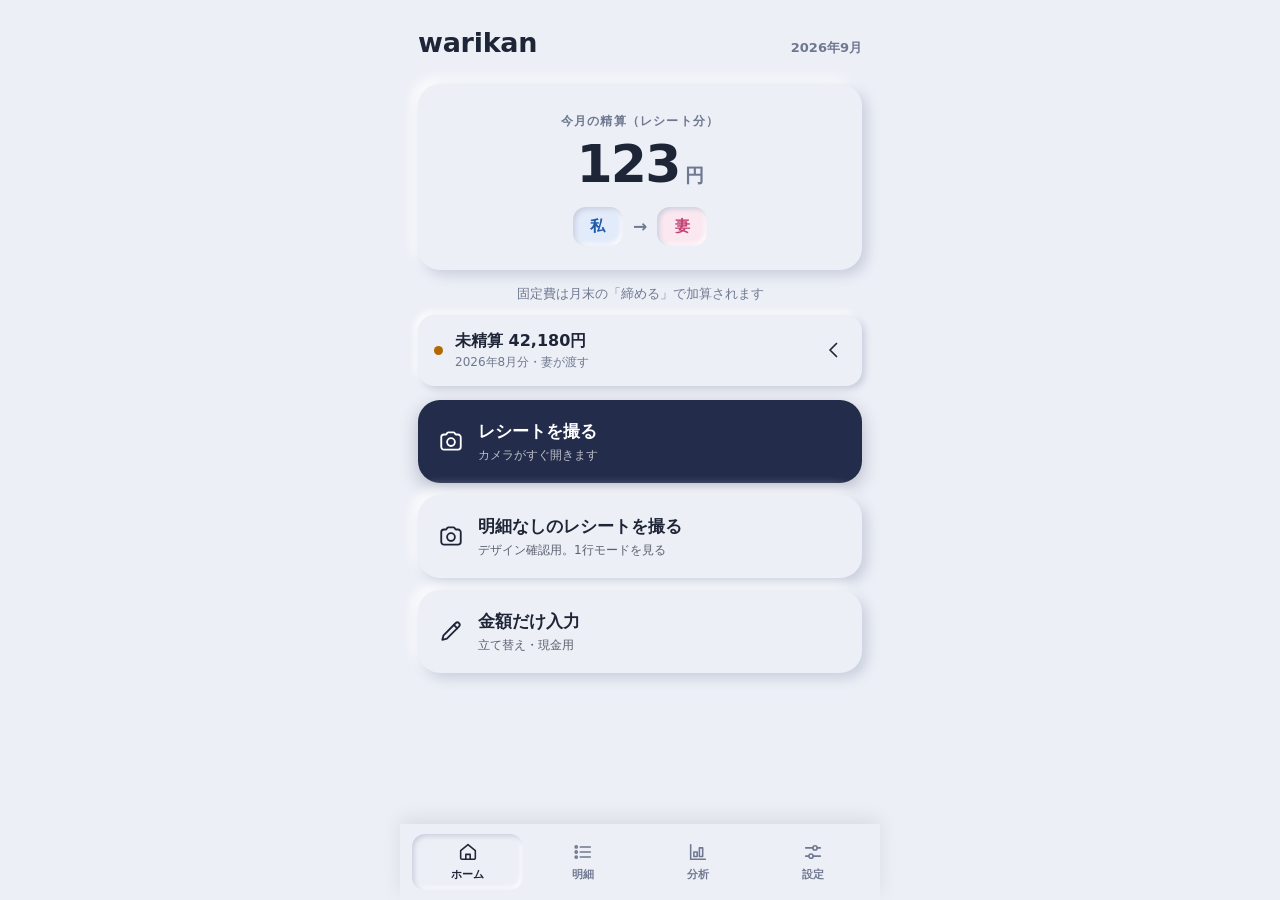
==== commit de03d0db: "feat: 段階1 GAS の土台とアプリの接続 gas/コード.gs - setup() でスプレッドシートに7シートを自動作成（既存シートは触らない） - doPost で ping / save" ====
--- a/prototype/index.html
+++ b/prototype/index.html
@@ -121,6 +121,10 @@
 <!-- ③ 明細（レシート単位） -->
 <section id="v-list" class="view" hidden>
   <header class="apphead"><h1 class="logo">明細</h1></header>
+  <div class="notice" id="demo-banner" hidden>
+    <span class="notice-dot"></span>
+    <span class="grow">デモのデータです<small>設定で GAS の URL と合言葉を入れると本物になります</small></span>
+  </div>
   <div class="monthnav">
     <button type="button" id="prev-m"><svg class="ico"><use href="#i-back"/></svg></button>
     <span id="list-month"></span>
@@ -160,7 +164,8 @@
   <header class="subhead"><button class="iconbtn" data-go="list"><svg class="ico"><use href="#i-back"/></svg></button><h2>月末締め</h2></header>
 
   <div class="card">
-    <p class="field-title">今月の固定費を入れる</p>
+    <p class="field-title">この月の固定費を入れる</p>
+    <p class="hint" id="c-range" style="margin-top:0"></p>
     <p class="hint" style="margin-top:0">毎月変わるものは空欄です。埋めないと締められません。<b>誰の分か</b>もここで変えられます</p>
     <div id="fx-list" class="rows"></div>
     <button class="ghost" id="fx-add"><svg class="ico"><use href="#i-plus"/></svg>今月だけの項目を足す</button>
@@ -222,6 +227,7 @@
 
   <div class="card">
     <p class="field-title">渡した／受け取ったを記録する</p>
+    <p class="hint" style="margin-top:0"><b id="s-month"></b>の精算です。記録する日付は今日でかまいません</p>
     <div class="field-grid">
       <label class="field"><span>日付</span><input type="date" id="s-date"></label>
       <label class="field"><span>金額</span><input type="number" id="s-amt" inputmode="numeric"></label>
@@ -252,8 +258,10 @@
 
   <div class="card">
     <p class="field-title">つなぎ先</p>
-    <label class="field"><span>GAS の Web App URL</span><input type="text" placeholder="https://script.google.com/…"></label>
-    <label class="field"><span>合言葉</span><input type="text" placeholder="2人で決めた合言葉"></label>
+    <label class="field"><span>GAS の Web App URL</span><input type="text" id="cfg-url" inputmode="url" placeholder="https://script.google.com/macros/s/…/exec"></label>
+    <label class="field"><span>合言葉</span><input type="text" id="cfg-secret" placeholder="2人で決めた合言葉"></label>
+    <button class="submit" id="cfg-test" style="min-height:52px;font-size:17px"><svg class="ico"><use href="#i-check"/></svg>保存してつながるか試す</button>
+    <p class="hint" id="cfg-state"></p>
     <p class="hint">この2つはこの端末の中だけに保存されます。リポジトリには入りません</p>
   </div>
 
@@ -281,6 +289,7 @@
 </nav>
 
 <div id="toast" hidden></div>
+<script src="api.js"></script>
 <script src="app.js"></script>
 </body>
 </html>
